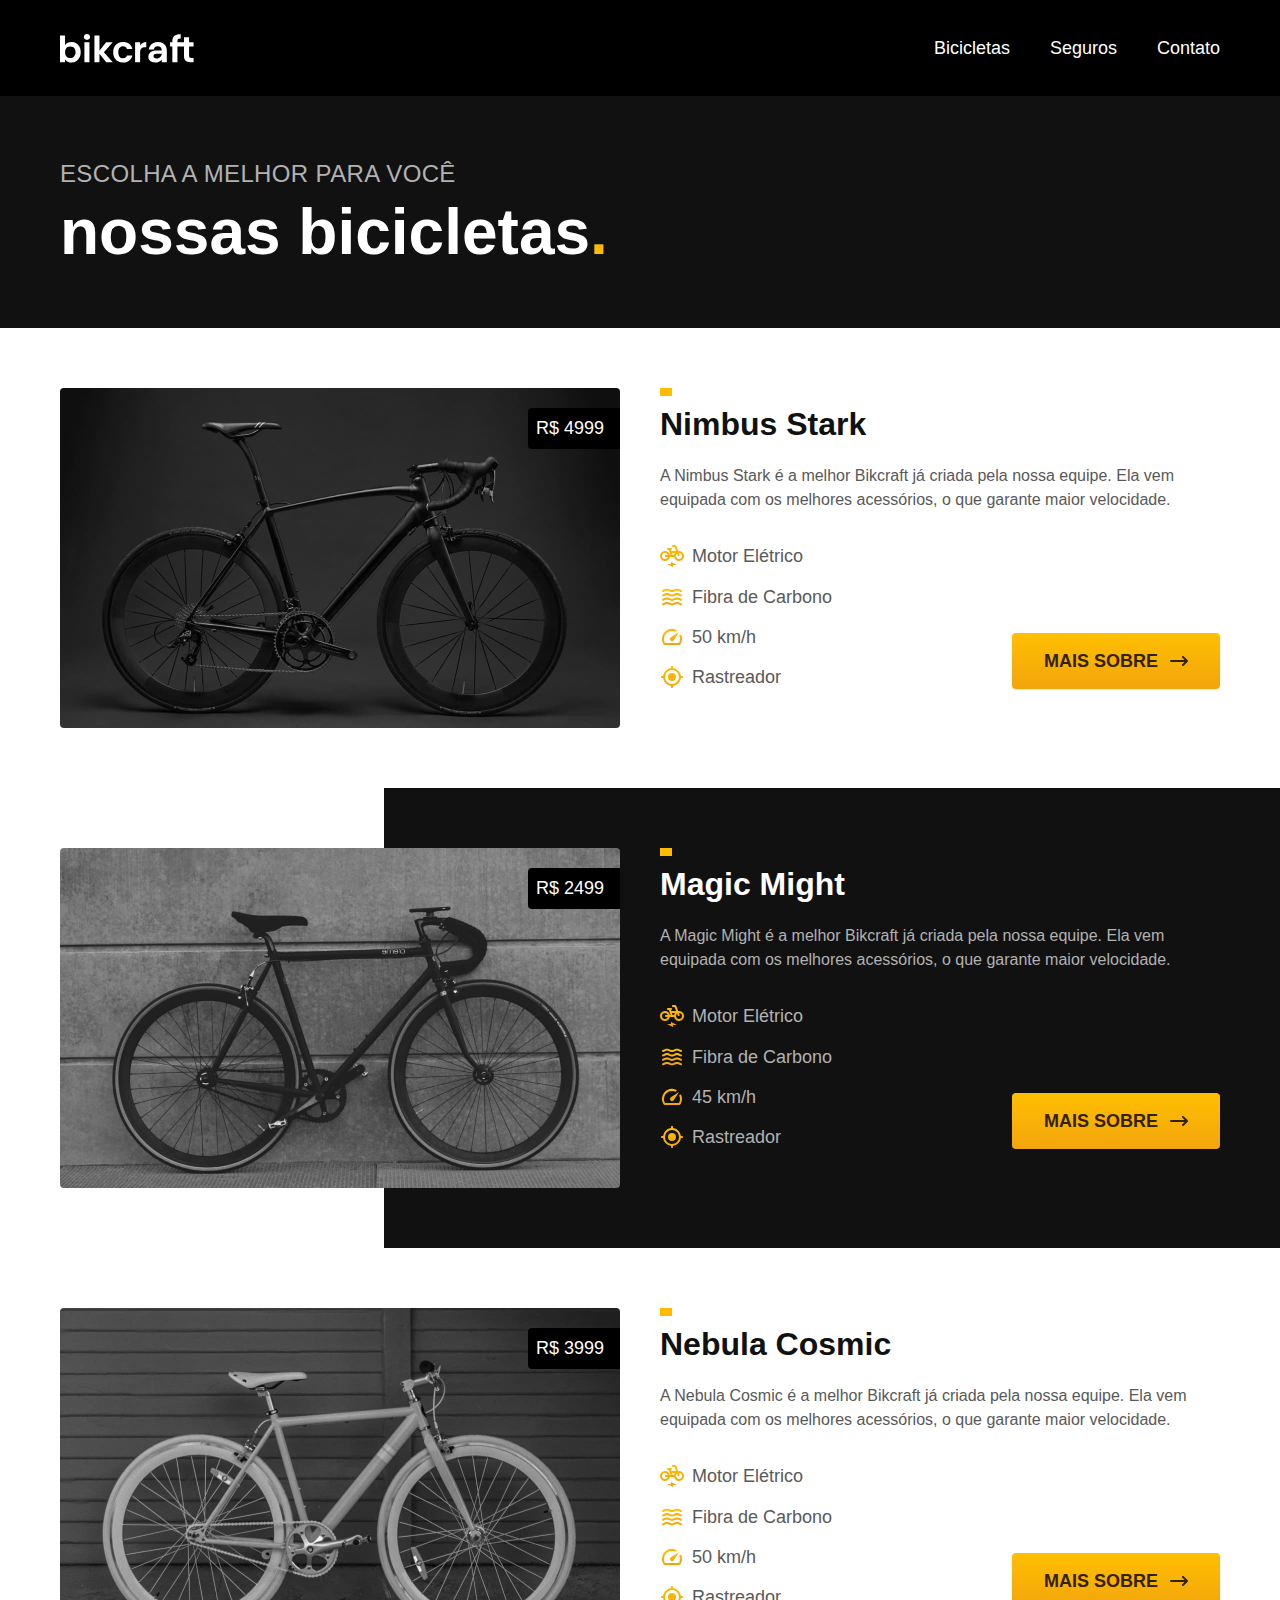
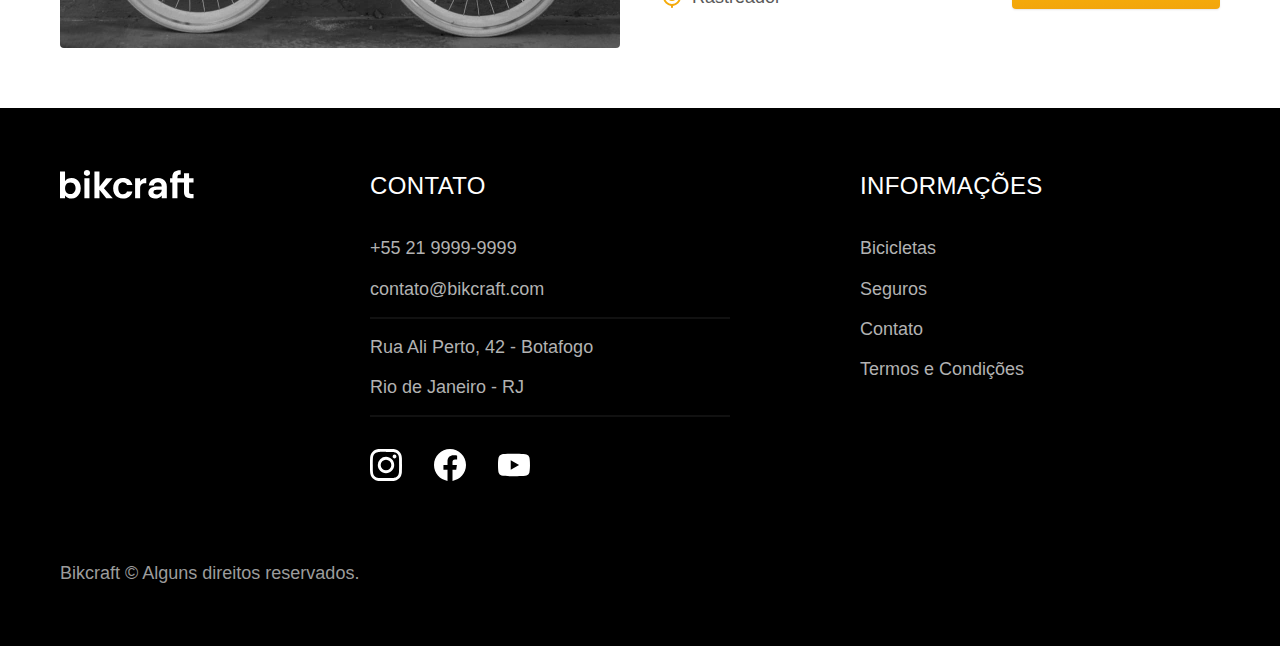
==== bicicletas.html @ 7e54b3d3 "add page termos e bicicletas" ====
<!DOCTYPE html>
<html lang="pt-br">

<head>
  <meta charset="UTF-8">
  <meta name="viewport" content="width=device-width, initial-scale=1.0">

  <title>Bicicletas | Bikcraft</title>
  <meta name="description" content="Bicicletas">

  <link rel="stylesheet" href="./css/style.css">
</head>

<body id="bicicletas">
  <header class="header-bg">
    <div class="header container">
      <a href="./">
        <img src="./img/bikcraft.svg" alt="Bikcraft">
      </a>

      <nav aria-label="primaria">
        <ul class="header-menu font-1-m cor-0">
          <li><a href="./bicicletas.html">Bicicletas</a></li>
          <li><a href="./seguros.html">Seguros</a></li>
          <li><a href="./contato.html">Contato</a></li>
        </ul>
      </nav>
    </div>
  </header>

  <main>
    <div class="titulo-bg">
      <div class="titulo container">
        <p class="font-2-l-b cor-5">Escolha a melhor para você</p>
        <h1 class="font-1-xxl cor-0">nossas bicicletas<span class="cor-p1">.</span></h1>
      </div>
    </div>

    <div class="bicicletas container">
      <div class="bicicletas-imagem">
        <img src="./img/bicicletas/nimbus.jpg" alt="Bicicleta preta">
        <span class="font-2-m cor-0">R$ 4999</span>
      </div>
      <div class="bicicletas-conteudo">
        <h2 class="font-1-xl">Nimbus Stark</h2>
        <p class="font-2-s cor-8">A Nimbus Stark é a melhor Bikcraft já criada pela nossa equipe. Ela vem equipada com os melhores acessórios, o que garante maior velocidade.</p>
        <ul class="font-1-m cor-8">
          <li>
            <img src="./img/icones/eletrica.svg" alt="">
            Motor Elétrico
          </li>
          <li>
            <img src="./img/icones/carbono.svg" alt="">
            Fibra de Carbono
          </li>
          <li>
            <img src="./img/icones/velocidade.svg" alt="">
            50 km/h
          </li>
          <li>
            <img src="./img/icones/rastreador.svg" alt="">
            Rastreador
          </li>
        </ul>
        <a class="botao seta" href="./bicicletas/nimbus.html">Mais Sobre</a>
      </div>
    </div>

    <div class="bicicletas-bg">
      <div class="bicicletas container">
        <div class="bicicletas-imagem">
          <img src="./img/bicicletas/magic.jpg" alt="Bicicleta preta">
          <span class="font-2-m cor-0">R$ 2499</span>
        </div>
        <div class="bicicletas-conteudo">
          <h2 class="font-1-xl cor-0">Magic Might</h2>
          <p class="font-2-s cor-5">A Magic Might é a melhor Bikcraft já criada pela nossa equipe. Ela vem equipada com os melhores acessórios, o que garante maior velocidade.</p>
          <ul class="font-1-m cor-5">
            <li>
              <img src="./img/icones/eletrica.svg" alt="">
              Motor Elétrico
            </li>
            <li>
              <img src="./img/icones/carbono.svg" alt="">
              Fibra de Carbono
            </li>
            <li>
              <img src="./img/icones/velocidade.svg" alt="">
              45 km/h
            </li>
            <li>
              <img src="./img/icones/rastreador.svg" alt="">
              Rastreador
            </li>
          </ul>
          <a class="botao seta" href="./bicicletas/magic.html">Mais Sobre</a>
        </div>
      </div>
    </div>

    <div class="bicicletas container">
      <div class="bicicletas-imagem">
        <img src="./img/bicicletas/nebula.jpg" alt="Bicicleta preta">
        <span class="font-2-m cor-0">R$ 3999</span>
      </div>
      <div class="bicicletas-conteudo">
        <h2 class="font-1-xl">Nebula Cosmic</h2>
        <p class="font-2-s cor-8">A Nebula Cosmic é a melhor Bikcraft já criada pela nossa equipe. Ela vem equipada com os melhores acessórios, o que garante maior velocidade.</p>
        <ul class="font-1-m cor-8">
          <li>
            <img src="./img/icones/eletrica.svg" alt="">
            Motor Elétrico
          </li>
          <li>
            <img src="./img/icones/carbono.svg" alt="">
            Fibra de Carbono
          </li>
          <li>
            <img src="./img/icones/velocidade.svg" alt="">
            50 km/h
          </li>
          <li>
            <img src="./img/icones/rastreador.svg" alt="">
            Rastreador
          </li>
        </ul>
        <a class="botao seta" href="./bicicletas/nebula.html">Mais Sobre</a>
      </div>
    </div>

  </main>

  <footer class="footer-bg">
    <div class="footer container">
      <img src="./img/bikcraft.svg" alt="Bikcraft">
      <div class="footer-contato">
        <h3 class="font-2-l-b cor-0">Contato</h3>
        <ul class="font-2-m cor-5">
          <li><a href="tel:+552199999999">+55 21 9999-9999</a></li>
          <li><a href="mailto:contato@bikcraft.com">contato@bikcraft.com</a></li>
          <li>Rua Ali Perto, 42 - Botafogo</li>
          <li>Rio de Janeiro - RJ</li>
        </ul>
        <div class="footer-redes">
          <a href="./">
            <img src="./img/redes/instagram.svg" alt="Instagram">
          </a>
          <a href="./">
            <img src="./img/redes/facebook.svg" alt="Facebook">
          </a>
          <a href="./">
            <img src="./img/redes/youtube.svg" alt="Youtube">
          </a>
        </div>
      </div>
      <div class="footer-informacoes">
        <h3 class="font-2-l-b cor-0">Informações</h3>
        <nav>
          <ul class="font-1-m cor-5">
            <li><a href="./bicicletas.html">Bicicletas</a></li>
            <li><a href="./seguros.html">Seguros</a></li>
            <li><a href="./contato.html">Contato</a></li>
            <li><a href="./termos.html">Termos e Condições</a></li>
          </ul>
        </nav>
      </div>
      <p class="footer-copy font-2-m cor-6">Bikcraft © Alguns direitos reservados.</p>
    </div>
  </footer>
</body>

</html>
---- css/style.css ----
/*global*/
@import "./global/global.css";
@import "./global/header.css";
@import "./utilidades/tipografia.css";
@import "./utilidades/cores.css";
@import "./global/footer.css";

/*utilidades*/
@import "./utilidades/componentes.css";

/*home*/
@import "./home/introducao.css";
@import "./home/tecnologia.css";
@import "./home/parceiros.css";
@import "./home/depoimento.css";

/* Bicicletas */
@import "./bicicletas/bicicletas-lista.css";
@import "./bicicletas/bicicletas.css";

/* Seguros */
@import "./seguros/seguros.css";

/* Termos */
@import "./termos/termos.css";
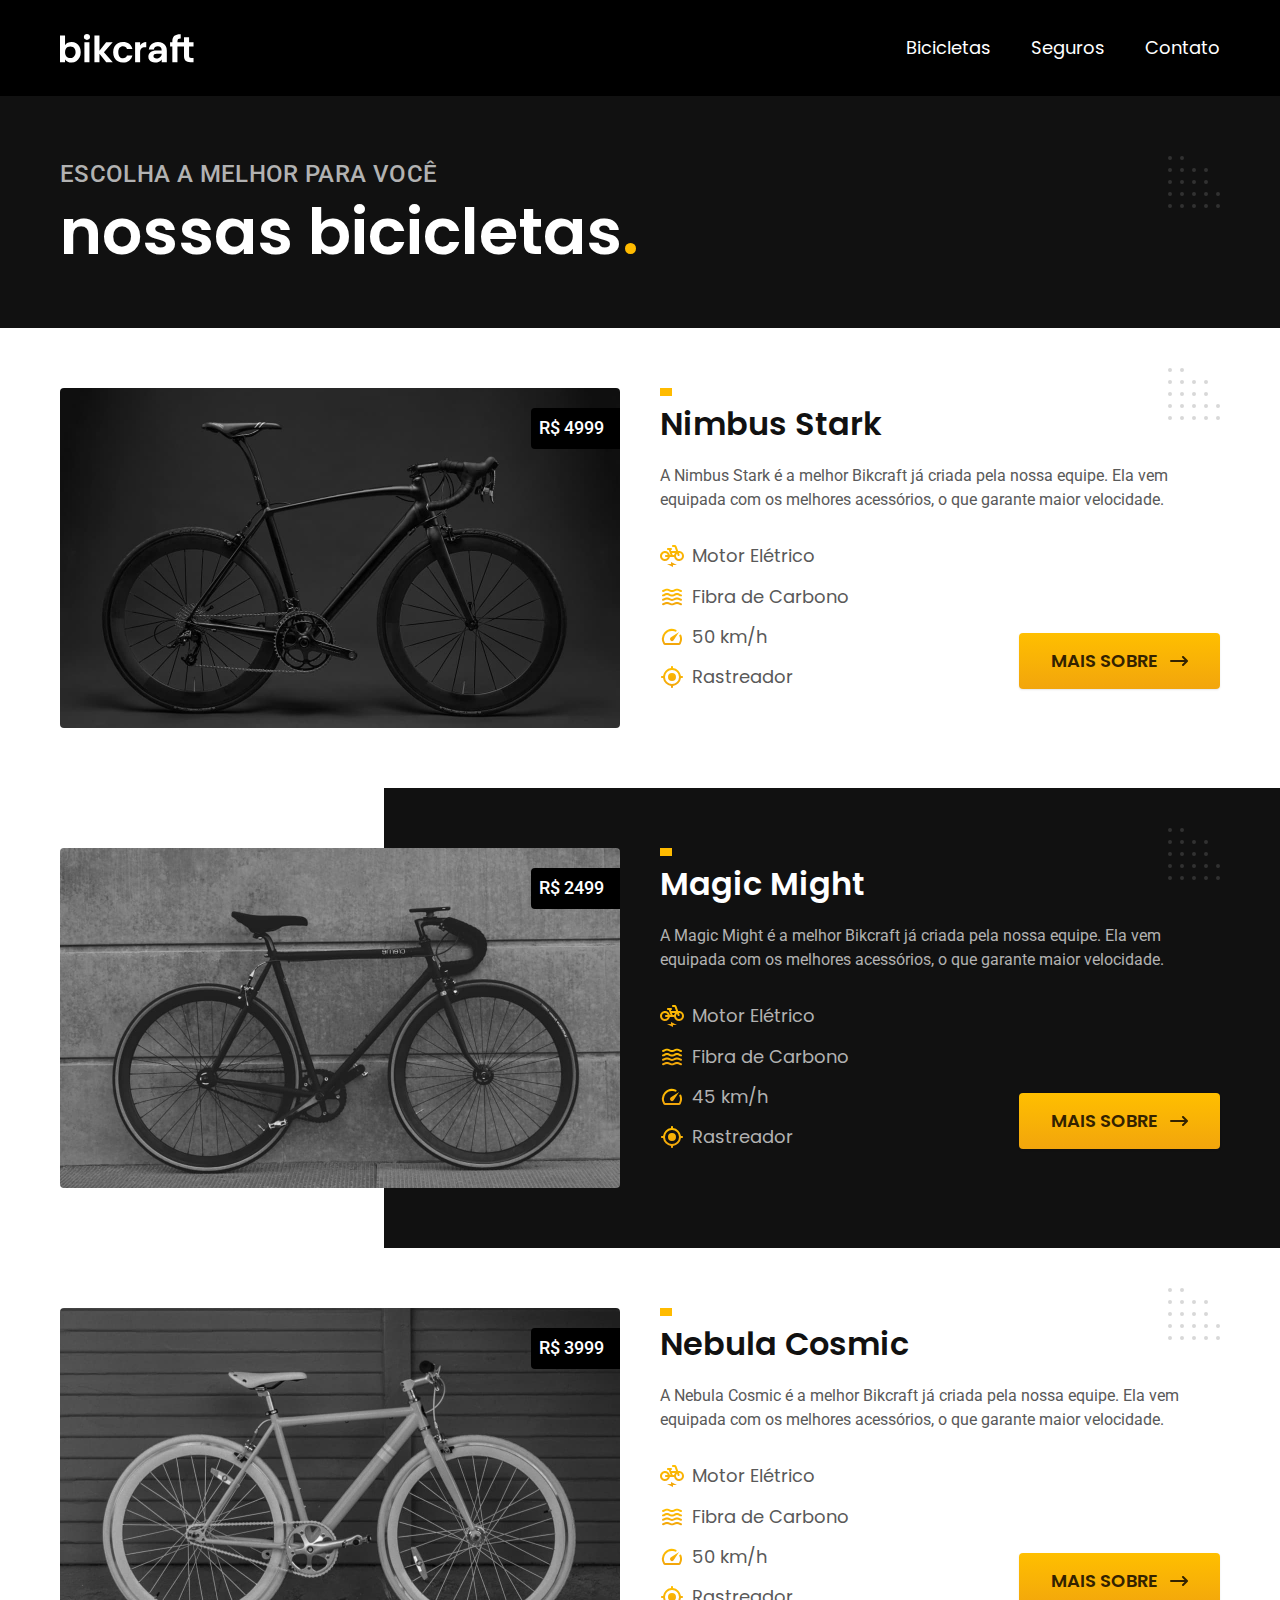
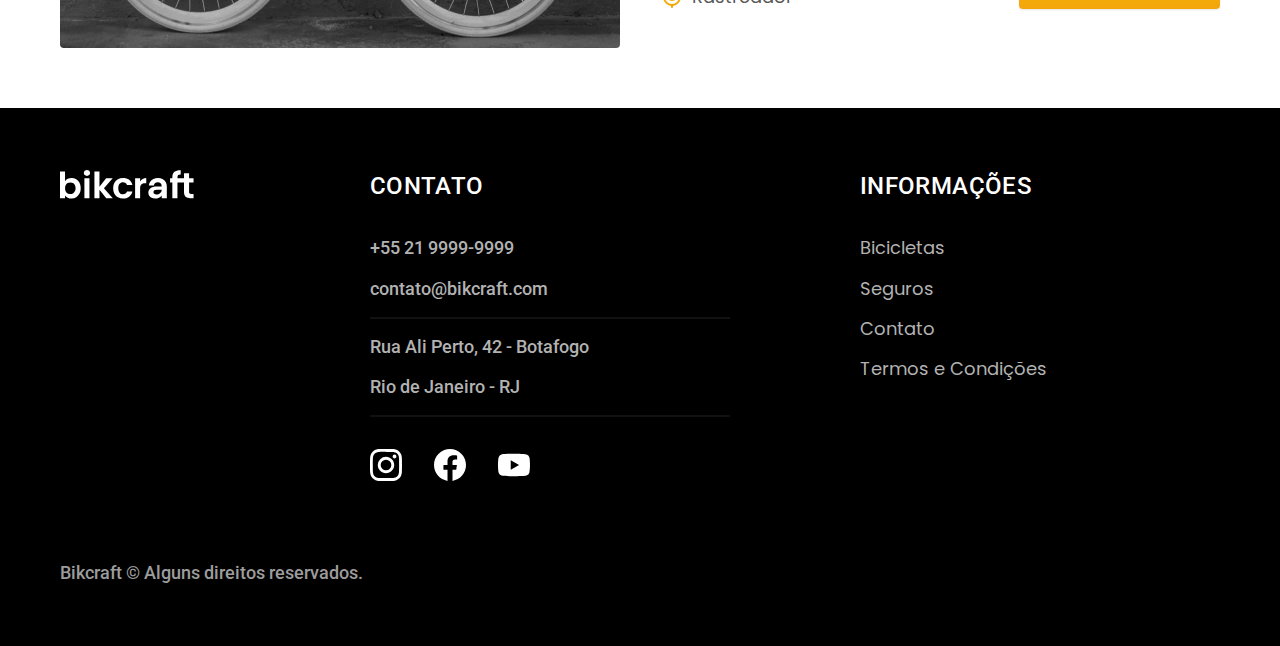
==== commit c77b53fa: "add fonts" ====
--- a/bicicletas.html
+++ b/bicicletas.html
@@ -1,172 +1,193 @@
 <!DOCTYPE html>
 <html lang="pt-br">
+  <head>
+    <meta charset="UTF-8" />
+    <meta name="viewport" content="width=device-width, initial-scale=1.0" />
 
-<head>
-  <meta charset="UTF-8">
-  <meta name="viewport" content="width=device-width, initial-scale=1.0">
+    <title>Bicicletas | Bikcraft</title>
+    <meta name="description" content="Bicicletas" />
 
-  <title>Bicicletas | Bikcraft</title>
-  <meta name="description" content="Bicicletas">
+    <link rel="stylesheet" href="./css/style.css" />
+    <link rel="preconnect" href="https://fonts.googleapis.com" />
+    <link rel="preconnect" href="https://fonts.gstatic.com" crossorigin />
+    <link
+      href="https://fonts.googleapis.com/css2?family=Poppins:wght@400;600&family=Roboto:wght@400;500&display=swap"
+      rel="stylesheet"
+    />
+  </head>
 
-  <link rel="stylesheet" href="./css/style.css">
-</head>
+  <body id="bicicletas">
+    <header class="header-bg">
+      <div class="header container">
+        <a href="./">
+          <img src="./img/bikcraft.svg" alt="Bikcraft" />
+        </a>
 
-<body id="bicicletas">
-  <header class="header-bg">
-    <div class="header container">
-      <a href="./">
-        <img src="./img/bikcraft.svg" alt="Bikcraft">
-      </a>
+        <nav aria-label="primaria">
+          <ul class="header-menu font-1-m cor-0">
+            <li><a href="./bicicletas.html">Bicicletas</a></li>
+            <li><a href="./seguros.html">Seguros</a></li>
+            <li><a href="./contato.html">Contato</a></li>
+          </ul>
+        </nav>
+      </div>
+    </header>
 
-      <nav aria-label="primaria">
-        <ul class="header-menu font-1-m cor-0">
-          <li><a href="./bicicletas.html">Bicicletas</a></li>
-          <li><a href="./seguros.html">Seguros</a></li>
-          <li><a href="./contato.html">Contato</a></li>
-        </ul>
-      </nav>
-    </div>
-  </header>
+    <main>
+      <div class="titulo-bg">
+        <div class="titulo container">
+          <p class="font-2-l-b cor-5">Escolha a melhor para você</p>
+          <h1 class="font-1-xxl cor-0">
+            nossas bicicletas<span class="cor-p1">.</span>
+          </h1>
+        </div>
+      </div>
 
-  <main>
-    <div class="titulo-bg">
-      <div class="titulo container">
-        <p class="font-2-l-b cor-5">Escolha a melhor para você</p>
-        <h1 class="font-1-xxl cor-0">nossas bicicletas<span class="cor-p1">.</span></h1>
-      </div>
-    </div>
-
-    <div class="bicicletas container">
-      <div class="bicicletas-imagem">
-        <img src="./img/bicicletas/nimbus.jpg" alt="Bicicleta preta">
-        <span class="font-2-m cor-0">R$ 4999</span>
-      </div>
-      <div class="bicicletas-conteudo">
-        <h2 class="font-1-xl">Nimbus Stark</h2>
-        <p class="font-2-s cor-8">A Nimbus Stark é a melhor Bikcraft já criada pela nossa equipe. Ela vem equipada com os melhores acessórios, o que garante maior velocidade.</p>
-        <ul class="font-1-m cor-8">
-          <li>
-            <img src="./img/icones/eletrica.svg" alt="">
-            Motor Elétrico
-          </li>
-          <li>
-            <img src="./img/icones/carbono.svg" alt="">
-            Fibra de Carbono
-          </li>
-          <li>
-            <img src="./img/icones/velocidade.svg" alt="">
-            50 km/h
-          </li>
-          <li>
-            <img src="./img/icones/rastreador.svg" alt="">
-            Rastreador
-          </li>
-        </ul>
-        <a class="botao seta" href="./bicicletas/nimbus.html">Mais Sobre</a>
-      </div>
-    </div>
-
-    <div class="bicicletas-bg">
       <div class="bicicletas container">
         <div class="bicicletas-imagem">
-          <img src="./img/bicicletas/magic.jpg" alt="Bicicleta preta">
-          <span class="font-2-m cor-0">R$ 2499</span>
+          <img src="./img/bicicletas/nimbus.jpg" alt="Bicicleta preta" />
+          <span class="font-2-m cor-0">R$ 4999</span>
         </div>
         <div class="bicicletas-conteudo">
-          <h2 class="font-1-xl cor-0">Magic Might</h2>
-          <p class="font-2-s cor-5">A Magic Might é a melhor Bikcraft já criada pela nossa equipe. Ela vem equipada com os melhores acessórios, o que garante maior velocidade.</p>
-          <ul class="font-1-m cor-5">
+          <h2 class="font-1-xl">Nimbus Stark</h2>
+          <p class="font-2-s cor-8">
+            A Nimbus Stark é a melhor Bikcraft já criada pela nossa equipe. Ela
+            vem equipada com os melhores acessórios, o que garante maior
+            velocidade.
+          </p>
+          <ul class="font-1-m cor-8">
             <li>
-              <img src="./img/icones/eletrica.svg" alt="">
+              <img src="./img/icones/eletrica.svg" alt="" />
               Motor Elétrico
             </li>
             <li>
-              <img src="./img/icones/carbono.svg" alt="">
+              <img src="./img/icones/carbono.svg" alt="" />
               Fibra de Carbono
             </li>
             <li>
-              <img src="./img/icones/velocidade.svg" alt="">
-              45 km/h
+              <img src="./img/icones/velocidade.svg" alt="" />
+              50 km/h
             </li>
             <li>
-              <img src="./img/icones/rastreador.svg" alt="">
+              <img src="./img/icones/rastreador.svg" alt="" />
               Rastreador
             </li>
           </ul>
-          <a class="botao seta" href="./bicicletas/magic.html">Mais Sobre</a>
+          <a class="botao seta" href="./bicicletas/nimbus.html">Mais Sobre</a>
         </div>
       </div>
-    </div>
 
-    <div class="bicicletas container">
-      <div class="bicicletas-imagem">
-        <img src="./img/bicicletas/nebula.jpg" alt="Bicicleta preta">
-        <span class="font-2-m cor-0">R$ 3999</span>
-      </div>
-      <div class="bicicletas-conteudo">
-        <h2 class="font-1-xl">Nebula Cosmic</h2>
-        <p class="font-2-s cor-8">A Nebula Cosmic é a melhor Bikcraft já criada pela nossa equipe. Ela vem equipada com os melhores acessórios, o que garante maior velocidade.</p>
-        <ul class="font-1-m cor-8">
-          <li>
-            <img src="./img/icones/eletrica.svg" alt="">
-            Motor Elétrico
-          </li>
-          <li>
-            <img src="./img/icones/carbono.svg" alt="">
-            Fibra de Carbono
-          </li>
-          <li>
-            <img src="./img/icones/velocidade.svg" alt="">
-            50 km/h
-          </li>
-          <li>
-            <img src="./img/icones/rastreador.svg" alt="">
-            Rastreador
-          </li>
-        </ul>
-        <a class="botao seta" href="./bicicletas/nebula.html">Mais Sobre</a>
-      </div>
-    </div>
-
-  </main>
-
-  <footer class="footer-bg">
-    <div class="footer container">
-      <img src="./img/bikcraft.svg" alt="Bikcraft">
-      <div class="footer-contato">
-        <h3 class="font-2-l-b cor-0">Contato</h3>
-        <ul class="font-2-m cor-5">
-          <li><a href="tel:+552199999999">+55 21 9999-9999</a></li>
-          <li><a href="mailto:contato@bikcraft.com">contato@bikcraft.com</a></li>
-          <li>Rua Ali Perto, 42 - Botafogo</li>
-          <li>Rio de Janeiro - RJ</li>
-        </ul>
-        <div class="footer-redes">
-          <a href="./">
-            <img src="./img/redes/instagram.svg" alt="Instagram">
-          </a>
-          <a href="./">
-            <img src="./img/redes/facebook.svg" alt="Facebook">
-          </a>
-          <a href="./">
-            <img src="./img/redes/youtube.svg" alt="Youtube">
-          </a>
+      <div class="bicicletas-bg">
+        <div class="bicicletas container">
+          <div class="bicicletas-imagem">
+            <img src="./img/bicicletas/magic.jpg" alt="Bicicleta preta" />
+            <span class="font-2-m cor-0">R$ 2499</span>
+          </div>
+          <div class="bicicletas-conteudo">
+            <h2 class="font-1-xl cor-0">Magic Might</h2>
+            <p class="font-2-s cor-5">
+              A Magic Might é a melhor Bikcraft já criada pela nossa equipe. Ela
+              vem equipada com os melhores acessórios, o que garante maior
+              velocidade.
+            </p>
+            <ul class="font-1-m cor-5">
+              <li>
+                <img src="./img/icones/eletrica.svg" alt="" />
+                Motor Elétrico
+              </li>
+              <li>
+                <img src="./img/icones/carbono.svg" alt="" />
+                Fibra de Carbono
+              </li>
+              <li>
+                <img src="./img/icones/velocidade.svg" alt="" />
+                45 km/h
+              </li>
+              <li>
+                <img src="./img/icones/rastreador.svg" alt="" />
+                Rastreador
+              </li>
+            </ul>
+            <a class="botao seta" href="./bicicletas/magic.html">Mais Sobre</a>
+          </div>
         </div>
       </div>
-      <div class="footer-informacoes">
-        <h3 class="font-2-l-b cor-0">Informações</h3>
-        <nav>
-          <ul class="font-1-m cor-5">
-            <li><a href="./bicicletas.html">Bicicletas</a></li>
-            <li><a href="./seguros.html">Seguros</a></li>
-            <li><a href="./contato.html">Contato</a></li>
-            <li><a href="./termos.html">Termos e Condições</a></li>
+
+      <div class="bicicletas container">
+        <div class="bicicletas-imagem">
+          <img src="./img/bicicletas/nebula.jpg" alt="Bicicleta preta" />
+          <span class="font-2-m cor-0">R$ 3999</span>
+        </div>
+        <div class="bicicletas-conteudo">
+          <h2 class="font-1-xl">Nebula Cosmic</h2>
+          <p class="font-2-s cor-8">
+            A Nebula Cosmic é a melhor Bikcraft já criada pela nossa equipe. Ela
+            vem equipada com os melhores acessórios, o que garante maior
+            velocidade.
+          </p>
+          <ul class="font-1-m cor-8">
+            <li>
+              <img src="./img/icones/eletrica.svg" alt="" />
+              Motor Elétrico
+            </li>
+            <li>
+              <img src="./img/icones/carbono.svg" alt="" />
+              Fibra de Carbono
+            </li>
+            <li>
+              <img src="./img/icones/velocidade.svg" alt="" />
+              50 km/h
+            </li>
+            <li>
+              <img src="./img/icones/rastreador.svg" alt="" />
+              Rastreador
+            </li>
           </ul>
-        </nav>
+          <a class="botao seta" href="./bicicletas/nebula.html">Mais Sobre</a>
+        </div>
       </div>
-      <p class="footer-copy font-2-m cor-6">Bikcraft © Alguns direitos reservados.</p>
-    </div>
-  </footer>
-</body>
+    </main>
 
-</html>+    <footer class="footer-bg">
+      <div class="footer container">
+        <img src="./img/bikcraft.svg" alt="Bikcraft" />
+        <div class="footer-contato">
+          <h3 class="font-2-l-b cor-0">Contato</h3>
+          <ul class="font-2-m cor-5">
+            <li><a href="tel:+552199999999">+55 21 9999-9999</a></li>
+            <li>
+              <a href="mailto:contato@bikcraft.com">contato@bikcraft.com</a>
+            </li>
+            <li>Rua Ali Perto, 42 - Botafogo</li>
+            <li>Rio de Janeiro - RJ</li>
+          </ul>
+          <div class="footer-redes">
+            <a href="./">
+              <img src="./img/redes/instagram.svg" alt="Instagram" />
+            </a>
+            <a href="./">
+              <img src="./img/redes/facebook.svg" alt="Facebook" />
+            </a>
+            <a href="./">
+              <img src="./img/redes/youtube.svg" alt="Youtube" />
+            </a>
+          </div>
+        </div>
+        <div class="footer-informacoes">
+          <h3 class="font-2-l-b cor-0">Informações</h3>
+          <nav>
+            <ul class="font-1-m cor-5">
+              <li><a href="./bicicletas.html">Bicicletas</a></li>
+              <li><a href="./seguros.html">Seguros</a></li>
+              <li><a href="./contato.html">Contato</a></li>
+              <li><a href="./termos.html">Termos e Condições</a></li>
+            </ul>
+          </nav>
+        </div>
+        <p class="footer-copy font-2-m cor-6">
+          Bikcraft © Alguns direitos reservados.
+        </p>
+      </div>
+    </footer>
+  </body>
+</html>
--- a/css/style.css
+++ b/css/style.css
@@ -7,6 +7,7 @@
 
 /*utilidades*/
 @import "./utilidades/componentes.css";
+@import "./utilidades/formulario.css";
 
 /*home*/
 @import "./home/introducao.css";
@@ -18,8 +19,21 @@
 @import "./bicicletas/bicicletas-lista.css";
 @import "./bicicletas/bicicletas.css";
 
+/* Bicicleta */
+@import "./bicicleta/bicicleta.css";
+@import "./bicicleta/seguro.css";
+
 /* Seguros */
 @import "./seguros/seguros.css";
+@import "./seguros/vantagens.css";
+@import "./seguros/perguntas.css";
 
 /* Termos */
 @import "./termos/termos.css";
+
+/* Contato */
+@import "./contato/contato.css";
+@import "./contato/lojas.css";
+
+/* Orçamento */
+@import "./orcamento/orcamento.css";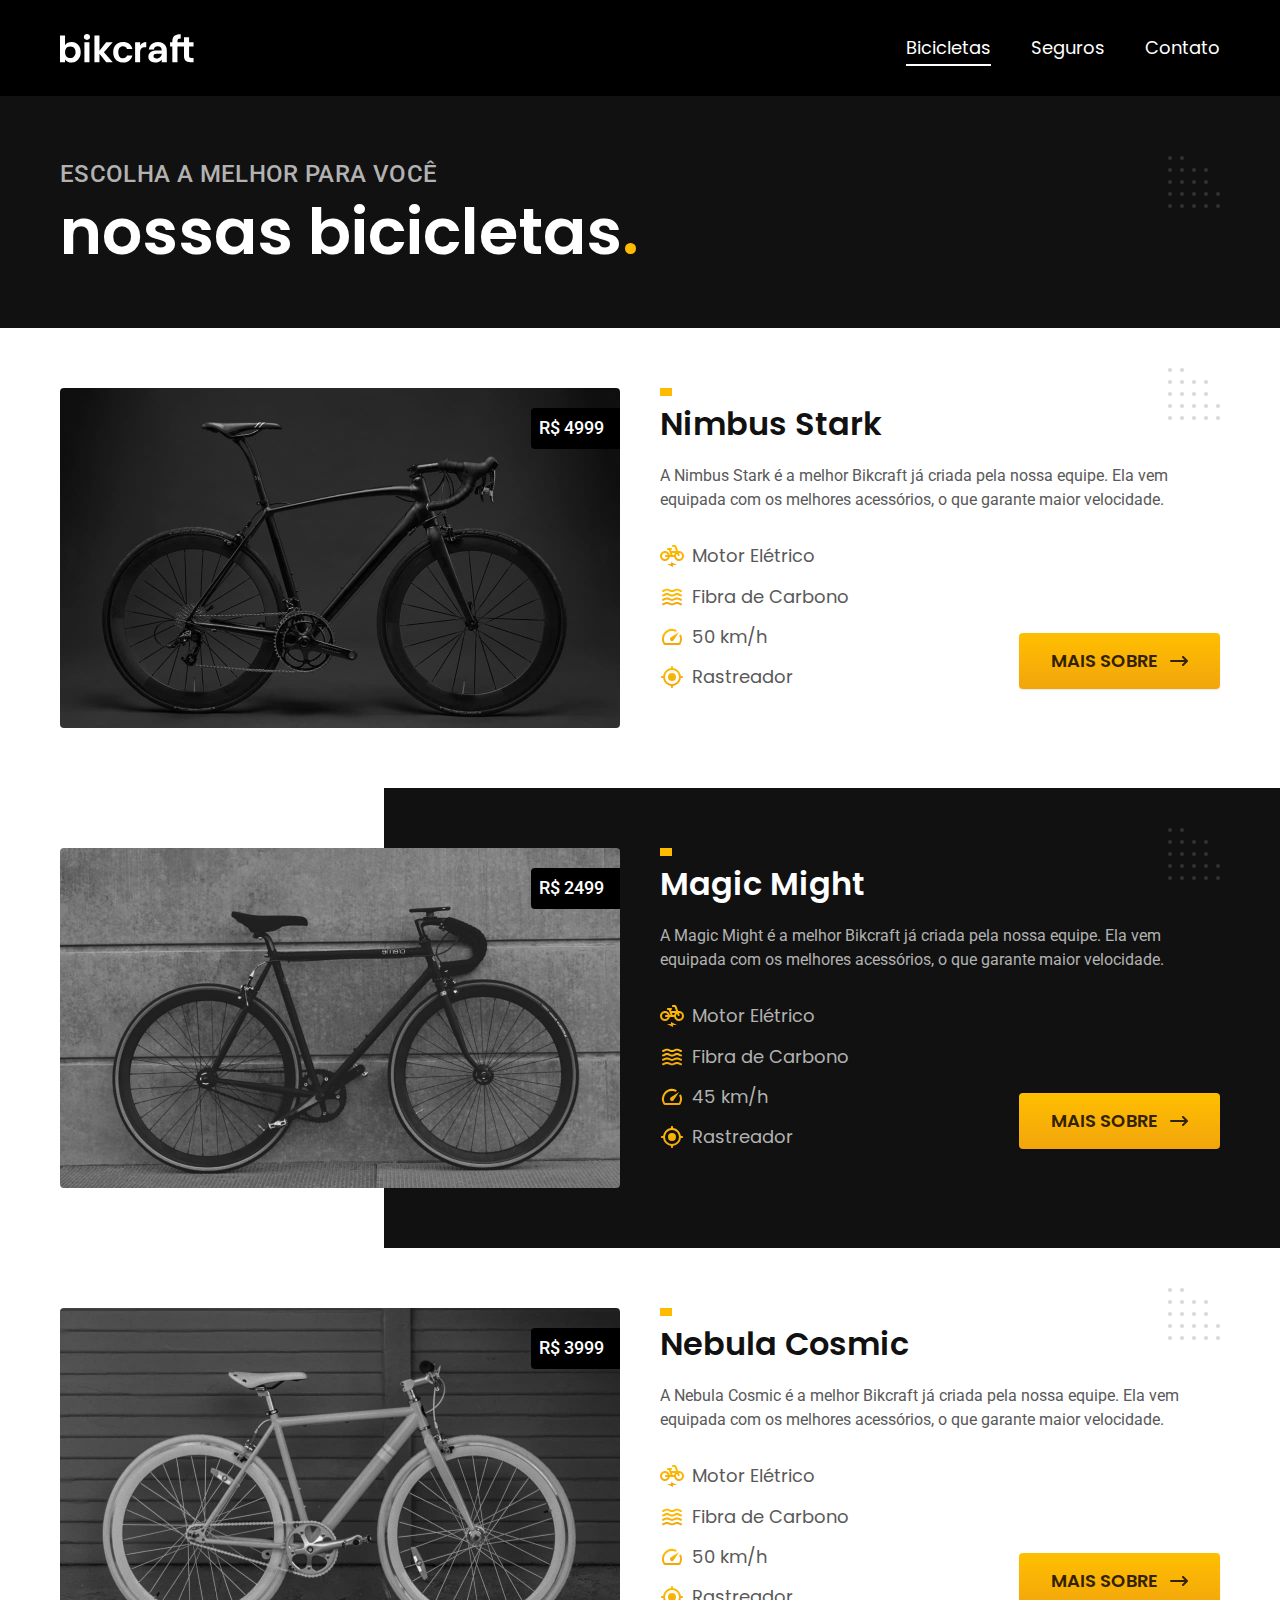
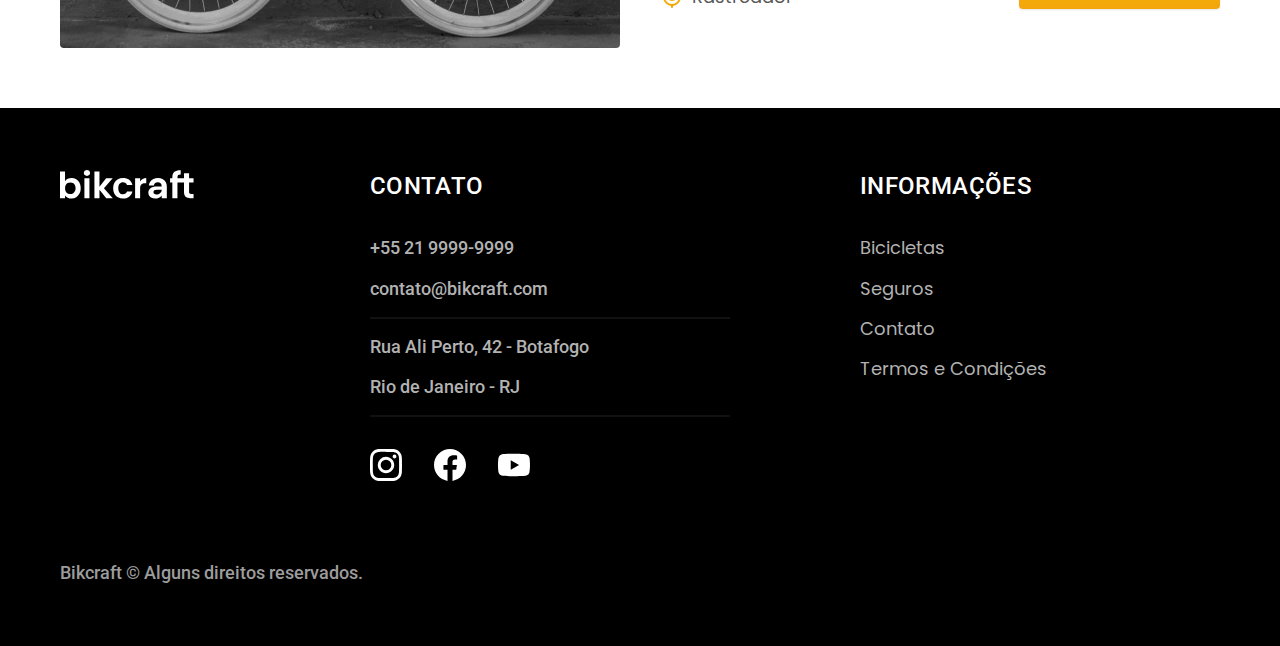
==== commit f47eedbb: "add js" ====
--- a/bicicletas.html
+++ b/bicicletas.html
@@ -7,13 +7,18 @@
     <title>Bicicletas | Bikcraft</title>
     <meta name="description" content="Bicicletas" />
 
-    <link rel="stylesheet" href="./css/style.css" />
+    <link rel="icon" href="./favicon.svg" type="image/svg+xml" />
+    <link rel="preload" href="./css/style.min.css" as="style" />
+    <link rel="stylesheet" href="./css/style.min.css" />
     <link rel="preconnect" href="https://fonts.googleapis.com" />
     <link rel="preconnect" href="https://fonts.gstatic.com" crossorigin />
     <link
       href="https://fonts.googleapis.com/css2?family=Poppins:wght@400;600&family=Roboto:wght@400;500&display=swap"
       rel="stylesheet"
     />
+    <script>
+      document.documentElement.classList.add("js");
+    </script>
   </head>
 
   <body id="bicicletas">
@@ -189,5 +194,6 @@
         </p>
       </div>
     </footer>
+    <script src="./js/script.js"></script>
   </body>
 </html>
--- a/css/style.min.css
+++ b/css/style.min.css
@@ -0,0 +1 @@
+body{margin:0;font-family:Arial,Helvetica,sans-serif;color:#111}h1,h2,h3,h4,p,ul{margin:0}ul{padding:0;list-style:none}a{text-decoration:none;color:inherit}img{max-width:100%;height:auto;display:block}img[src$=".jpg"]{border-radius:4px}.header-bg{background-color:var(--cor-12)}.header{display:flex;flex-wrap:wrap;gap:20px;justify-content:space-between;align-items:center;padding-top:20px;padding-bottom:20px}.header-menu{display:flex;flex-wrap:wrap;gap:40px}.header-menu a{display:inline-block;padding:16px 0;position:relative}.header-menu a:after{content:"";display:block;height:2px;width:0;background:var(--cor-0);margin-top:4px;transition:.3s;position:absolute}.header-menu a.ativo::after,.header-menu a:hover::after{width:100%}@media (max-width:800px){.header-menu{gap:20px}.header-menu a{background:var(--cor-11);padding:12px 16px;border-radius:4px}.header-menu a:hover{background-color:var(--cor-10)}.header a:after{display:none}}@media (max-width:600px){.header-menu{gap:12px}.header-menu a{padding:8px 12px;font-size:14px}}.font-1-xs{font:400 0.75rem/1.35 Poppins,sans-serif}.font-2-xs{font:400 0.875rem/1.43 Roboto,sans-serif}.font-1-s{font:400 1rem/1.5 Poppins,sans-serif}.font-2-s{font:400 1rem/1.5 Roboto,sans-serif}.font-1-m,.font-1-m-b{font:400 1.125rem/1.35 Poppins,sans-serif}.font-1-m-b{font-weight:600}.font-2-m{font:500 1.125rem/1.35 Roboto,sans-serif}.font-1-l{font:400 1.5rem/1.5 Poppins,sans-serif}.font-2-l,.font-2-l-b{font:400 1.5rem/1.5 Roboto,sans-serif}.font-2-l-b{font-weight:500;letter-spacing:.015em;text-transform:uppercase}.font-1-xl{font:600 2rem/1.25 Poppins,sans-serif}.font-2-xl{font:500 2rem/1.25 Roboto,sans-serif}.font-1-xxl{font:600 4rem/1.125 Poppins,sans-serif}@media (max-width:1200px){.font-1-xxl{font-size:3rem}.font-2-l,.font-2-l-b{font-size:1.125rem}}@media (max-width:800px){.font-1-xxl{font-size:2rem}.font-1-xl,.font-2-xl{font-size:1.5rem}}:root{--cor-0:#ffffff;--cor-1:#f7f7f7;--cor-2:#ededed;--cor-3:#dedede;--cor-4:#cccccc;--cor-5:#b2b2b2;--cor-6:#9c9c9c;--cor-7:#717171;--cor-8:#595959;--cor-9:#404040;--cor-10:#2e2e2e;--cor-11:#111111;--cor-12:#000000;--cor-p1:#ffbb00;--cor-p2:#e4a30b;--cor-p3:#a66f00;--cor-p4:#664400;--cor-p5:#332200}.cor-0{color:var(--cor-0)}.cor-1{color:var(--cor-1)}.cor-2{color:var(--cor-2)}.cor-3{color:var(--cor-3)}.cor-4{color:var(--cor-4)}.cor-5{color:var(--cor-5)}.cor-6{color:var(--cor-6)}.cor-7{color:var(--cor-7)}.cor-8{color:var(--cor-8)}.cor-9{color:var(--cor-9)}.cor-10{color:var(--cor-10)}.cor-11{color:var(--cor-11)}.cor-12{color:var(--cor-12)}.cor-p1{color:var(--cor-p1)}.cor-p2{color:var(--cor-p2)}.cor-p3{color:var(--cor-p3)}.cor-p4{color:var(--cor-p4)}.cor-p5{color:var(--cor-p5)}.js .fadeInDown{transform:translate3d(0,-20px,0)}.js .fadeInUp{transform:translate3d(0,20px,0)}.js .fadeInRight{transform:translate3d(20px,0,0)}.js .fadeInLeft{transform:translate3d(-20px,0,0)}.js [data-anime]{opacity:0}.js .anime{opacity:1;transform:none;transition:transform .8s,opacity .8s}.footer-bg{background-color:var(--cor-12)}.footer{display:grid;grid-template-columns:3fr 5fr 4fr;gap:40px;padding-top:60px;padding-bottom:60px}.footer h3{margin-bottom:32px}.footer-contato ul{margin-bottom:32px}.footer-contato li:nth-child(2n):after{content:"";display:block;max-width:360px;height:2px;background:var(--cor-11);margin-top:16px}.footer li{margin-bottom:16px}.footer-redes{display:flex;gap:32px}.footer a:hover{color:var(--cor-0)}.footer-copy{grid-column:1/-1;margin-top:40px}@media (max-width:800px){.footer>img{display:none}.footer{grid-template-columns:1fr 1fr}}@media (max-width:600px){.footer{grid-template-columns:1fr;gap:60px}.footer-copy{margin-top:0}}.container{box-sizing:border-box;max-width:1200px;padding-left:20px;padding-right:20px;margin-left:auto;margin-right:auto}.botao{display:inline-block;padding:16px 32px;background:linear-gradient(#ffbf00,#f2a50c);border-radius:4px;box-shadow:0 1px 2px rgba(0,0,0,.1);text-transform:uppercase;color:var(--cor-p5);font:600 1.125rem/1.35 Poppins,sans-serif;max-width:max-content;border:none;cursor:pointer}.botao:hover{background:linear-gradient(#ffb60d,#e59317)}.botao.secundario{background:var(--cor-10);color:var(--cor-2)}.botao.secundario:hover{background:var(--cor-9)}.botao.seta{display:flex;align-items:center}.botao.seta::after{content:"";display:inline-block;width:18px;height:10px;margin-left:12px;background:url("../img/icones/seta.svg");transition:transform .2s}.botao.seta:hover::after{transform:translateX(4px)}@media (max-width:600px){.botao{padding:12px 16px;font-size:1rem}}.link{display:inline-block;color:var(--cor-p1);font:500 1.5rem/1.5 Poppins,sans-serif;text-transform:uppercase}.link::after{content:"";display:block;width:100%;height:4px;background-color:currentColor}.link:hover{color:var(--cor-0)}.titulo-bg{padding-top:60px;padding-bottom:60px;background-color:var(--cor-11)}.titulo{background:url("../img/dec/top-right.svg") no-repeat top right 20px}.titulo p{margin-bottom:4px}@media (max-width:800px){.titulo-bg{padding-top:40px;padding-bottom:40px}.titulo p{font-size:1rem;text-transform:lowercase;font-weight:400}}.form{display:grid;grid-template-columns:1fr 1fr;gap:20px}.form label{display:block;font:600 1rem/1.5 Poppins,sans-serif;margin-bottom:4px}.form .col-2{grid-column:span 2}.form input[type=email],.form input[type=text],.form textarea{font:400 1rem/1.5 Roboto,sans-serif;background:var(--cor-1);border:1px solid var(--cor-2);padding:12px;border-radius:4px;width:100%;box-sizing:border-box}.form input[type=email]:focus,.form input[type=text]:focus,.form textarea:focus{outline:0;border-color:var(--cor-p1);background:var(--cor-0);box-shadow:0 0 0 2px #fea}@media (max-width:600px){.form{grid-template-columns:1fr}.form .col-2{grid-column:1}}.introducao-bg{background:var(--cor-12) url("../img/dec/bottom-left.svg") no-repeat bottom 160px left 20px;box-shadow:inset 0 -120px var(--cor-0)}.introducao{display:grid;grid-template-columns:1fr 1fr;gap:0 40px}.introducao-conteudo{align-self:end;padding-bottom:200px}.introducao img{width:100%;height:100%;object-fit:cover;border-radius:4px}.introducao h1{margin-bottom:32px}.introducao p{margin-bottom:20px}@media (max-width:800px){.introducao-bg{background:var(--cor-11);padding-top:40px;box-shadow:inset 0 -60px #fff}.introducao{grid-template-columns:1fr;gap:32px}.introducao-conteudo{padding-bottom:0}.introducao h1{margin-bottom:16px}.introducao img{height:300px;width:100%}}.tecnologia-bg{background-color:var(--cor-11);box-shadow:inset 0 80px var(--cor-0),inset 0 -80px var(--cor-0)}.tecnologia{display:grid;grid-template-columns:1fr 1fr;gap:40px}.tecnologia-imagem img{width:100%;height:100%;object-fit:cover;object-position:left}.tecnologia-conteudo{padding-top:160px;padding-bottom:160px}.tecnologia-conteudo>span{display:block;margin-bottom:20px}.tecnologia-conteudo h2{margin-bottom:32px}.tecnologia-conteudo>p{margin-bottom:20px}.tecnologia a{margin-bottom:80px}.tecnologia-vantagens{display:flex;gap:40px}.tecnologia-vantagens h3{margin-bottom:8px;width:max-content}.tecnologia-vantagens img{width:24px;margin-bottom:8px}@media (max-width:800px){.tecnologia-bg{box-shadow:initial}.tecnologia{grid-template-columns:1fr}.tecnologia-conteudo{padding-top:60px;padding-bottom:60px}.tecnologia-imagem{display:none}.tecnologia a{margin-bottom:60px}}@media (max-width:600px){.tecnologia-vantagens{flex-direction:column}}.parceiros{padding-top:60px;padding-bottom:120px}.parceiros h2{margin-bottom:60px}.parceiros ul{padding:0 20px;max-width:1400px;display:grid;grid-template-columns:repeat(4,1fr);margin:0 auto}.parceiros li{display:flex;padding:32px;border-left:2px solid var(--cor-2)}.parceiros img{margin:auto}.parceiros li:first-child,.parceiros li:nth-child(5){border-left:none}.parceiros li:nth-child(n+5){border-top:2px solid var(--cor-2)}@media (max-width:800px){.parceiros{padding-bottom:60px}.parceiros li{display:flex;padding:20px}.parceiros h2{margin-bottom:20px}.parceiros ul{grid-template-columns:repeat(2,1fr)}.parceiros li:nth-child(n+3){border-top:2px solid var(--cor-2)}.parceiros li:nth-child(odd){border-left:none}}.depoimento{display:grid;grid-template-columns:1fr 1fr;background-color:var(--cor-p1);overflow:hidden}.depoimento img{width:100%;height:100%;object-fit:cover;border-radius:0}.depoimento-conteudo{padding:40px 40px 80px 80px;align-self:end;background:url("../img/dec/bottom-right-p.svg") no-repeat bottom 40px right 40px}.depoimento-conteudo p{max-width:32ch;font-family:Merriweather,serif;font-style:italic;font-weight:900;margin-bottom:32px;position:relative}.depoimento p::after,.depoimento p::before{font-size:5rem;color:var(--cor-p2);position:absolute}.depoimento p::before{content:"“";left:-50px;top:-20px}.depoimento p::after{content:"”"}@media (min-width:1200px){.depoimento img{max-height:520px}}@media (max-width:800px){.depoimento{grid-template-columns:1fr;text-align:center}.depoimento img{max-height:200px}.depoimento-conteudo{padding:40px 20px;margin:auto}}.bicicletas-lista{padding-top:60px;padding-bottom:120px}.bicicletas-lista h2{margin-bottom:40px}.bicicletas-lista ul{display:flex;gap:40px;padding:0 20px 20px 20px;max-width:1400px;margin-left:auto;margin-right:auto;overflow-x:auto}#bicicleta .bicicletas-lista ul{padding:0 0 20px 0}.bicicletas-lista li{flex:1;min-width:280px}.bicicletas-lista a{display:block}.bicicletas-lista img{margin-bottom:16px}.bicicletas-lista h3{margin-bottom:8px;display:flex;align-items:center}.bicicletas-lista h3::before{content:"";display:inline-block;height:8px;width:12px;margin-right:8px;background-color:var(--cor-p1);transition:width .2s}.bicicletas-lista a:hover h3::before{width:24px}.bicicletas-lista li span{padding-left:20px}@media (max-width:800px){.bicicletas-lista{padding-bottom:60px}.bicicletas-lista ul{gap:20px}}.bicicletas-bg{background:linear-gradient(to right,var(--cor-0) 30%,var(--cor-11) 0)}.bicicletas{display:grid;grid-template-columns:1fr 1fr;gap:40px;padding-top:60px;padding-bottom:60px;background:url("../img/dec/top-right.svg") no-repeat top 40px right 20px}.bicicletas-imagem{display:grid}.bicicletas-imagem img{grid-area:1/1}.bicicletas-imagem span{grid-area:1/1;place-self:start end;margin-top:20px;background:var(--cor-12);display:inline-block;padding:8px 16px 8px 8px;border-radius:4px 0 0 4px}.bicicletas-conteudo{display:grid;grid-template-columns:1fr auto;align-content:start}.bicicletas h2,.bicicletas p{grid-column:1/-1}.bicicletas h2{margin-bottom:20px}.bicicletas h2::before{content:"";display:block;width:12px;height:8px;background-color:var(--cor-p1);margin-bottom:8px}.bicicletas p{margin-bottom:32px}.bicicletas a{place-self:end}.bicicletas li{display:flex;align-items:center}.bicicletas ul{display:grid;gap:16px}.bicicletas-conteudo img{width:24px;margin-right:8px}@media (max-width:800px){.bicicletas-bg{background:var(--cor-11)}.bicicletas{grid-template-columns:1fr;gap:20px;padding-top:40px;padding-bottom:40px}}@media (max-width:600px){.bicicletas-conteudo{grid-template-columns:1fr}.bicicletas ul{font-size:1rem;grid-template-columns:1fr 1fr;margin-bottom:32px}.bicicletas a{place-self:start}}.bicicleta{display:grid;grid-template-columns:1fr 1fr;align-items:start;gap:40px;padding-top:60px;padding-bottom:60px}#bicicleta .titulo p{text-transform:uppercase}.bicicleta-imagens{display:flex;flex-wrap:wrap;gap:20px}.bicicleta-imagens img{flex:1;min-width:200px}.bicicleta-imagens img:first-child{min-width:100%}.bicicleta-conteudo>p{margin-bottom:32px}.bicicleta-comprar{display:grid;grid-template-columns:max-content auto;align-items:center;justify-items:start;gap:8px 12px;margin-bottom:40px}.bicicleta-comprar a{grid-row:span 2}.bicicleta-comprar span{display:flex;align-items:center;background-color:var(--cor-12);gap:8px;padding:4px 8px;border-radius:4px}.bicicleta-conteudo h2{text-transform:uppercase;letter-spacing:.015em;margin-bottom:12px}.bicicleta-ficha,.bicicleta-informacoes{padding:32px;background-color:var(--cor-12);border-radius:4px}.bicicleta-informacoes{margin-bottom:40px;display:grid;grid-template-columns:1fr 1fr;gap:32px}.bicicleta-informacoes img{width:24px;margin-bottom:8px}.bicicleta-informacoes h3{margin-bottom:8px}.bicicleta-ficha li{padding:4px 0;display:flex;justify-content:space-between;border-bottom:1px solid var(--cor-11)}.bicicleta-ficha li:last-child{border-bottom:none}.bicicleta-ficha span{color:var(--cor-6)}@media (max-width:800px){.bicicleta{grid-template-columns:1fr;padding-top:40px;padding-bottom:40px}.bicicleta-imagens{grid-row:2}}@media (max-width:400px){.bicicleta-informacoes{grid-template-columns:1fr}.bicicleta-comprar{grid-template-columns:1fr}}.seguro-bg{background-color:var(--cor-11);box-shadow:inset 0 120px var(--cor-0),inset 0 -120px var(--cor-12)}.seguro{display:grid;grid-template-columns:1fr 1fr;gap:40px}.seguro-imagem img{width:100%;height:100%;object-fit:cover}.seguro-conteudo{padding-top:180px;padding-bottom:180px}.seguro h2{margin-bottom:32px}.seguro p{margin-bottom:20px}@media (max-width:800px){.seguro-bg{box-shadow:inset 0 -60px var(--cor-12)}.seguro{grid-template-columns:1fr}.seguro-conteudo{grid-row:1;padding-top:40px;padding-bottom:0}}.seguros-bg{background:var(--cor-11)}.seguros{padding-top:60px;padding-bottom:60px;display:grid;grid-template-columns:1fr 1fr;gap:40px;align-items:center}#seguros .seguros{padding-top:0}.seguros h2{grid-column:1/-1}.seguros-item{background-color:var(--cor-12);padding:32px 32px 32px 60px;display:grid;grid-template-columns:1fr auto;border-radius:4px}.seguros-item h3{margin-bottom:40px}.seguros-item span{grid-column:2;display:block;text-align:right}.seguros-item ul{grid-column:1/-1;margin-bottom:32px}.seguros-item li{display:flex;align-items:center;position:relative}.seguros-item li+li{margin-top:20px}.seguros-item li::before{content:"";display:inline-block;width:13px;height:9px;background-image:url("../img/icones/lista.svg");position:absolute;left:-21px}.seguros-item a{grid-column:1/-1}@media (max-width:800px){.seguros{grid-template-columns:1fr}}.vantagens-bg{background-color:var(--cor-12)}.vantagens{padding-top:120px;padding-bottom:120px}.vantagens h2{margin-bottom:60px}.vantagens ul{display:grid;grid-template-columns:repeat(auto-fit,minmax(280px,max-content));gap:40px 80px}.vantagens h3,.vantagens img{margin-bottom:8px}@media (max-width:800px){.vantagens{padding-top:60px;padding-bottom:60px}.vantagens h2{margin-bottom:40px}.vantagens ul{gap:20px}}.perguntas{padding-top:120px;padding-bottom:120px}.perguntas h2{margin-bottom:60px}.perguntas dl>div{padding:20px;border-radius:4px}.perguntas dl>div:nth-child(odd){background-color:var(--cor-1)}.perguntas button{display:grid;grid-template-columns:auto 1fr auto;align-items:center;gap:8px;cursor:pointer;border:none;background:0 0;width:100%;text-align:left}.perguntas button::before{content:"";display:inline-block;width:12px;height:8px;background-color:var(--cor-p1)}.perguntas button::after{content:"";display:inline-block;width:14px;height:6px;background:url("../img/icones/seta-abrir.svg");transition:.3s}.perguntas button:hover::after,.perguntas button[aria-expanded=true]::after{transform:rotate(180deg)}.js .perguntas dd{display:none}.js .perguntas dd.ativa{display:block}.perguntas dd{padding-left:20px;padding-top:16px;max-width:80ch}@media (max-width:800px){.perguntas{padding-top:60px;padding-bottom:60px}.perguntas h2{margin-bottom:40px}}.termos{padding-top:80px;padding-bottom:80px}.termos h2{font-weight:600;margin-bottom:20px}.termos p+h2{margin-top:40px}.termos p{max-width:75ch;margin-bottom:24px}#contato{background:linear-gradient(var(--cor-11) 600px,var(--cor-1) 0)}.contato{display:grid;grid-template-columns:5fr 7fr}.contato-dados,.contato-formulario{padding:60px;box-shadow:0 1px 2px rgba(0,0,0,.1)}.contato-dados{border-radius:5px 0 0 5px;background:var(--cor-12) url("../img/dec/bottom-left.svg") no-repeat bottom 20px left 20px}.contato-formulario{border-radius:0 5px 5px 0;background:var(--cor-0) url("../img/dec/bottom-right.svg") no-repeat bottom 20px right 20px}.contato-dados h2{margin-bottom:60px}.contato-endereco{margin-bottom:32px;padding-left:28px;background:url("../img/icones/local.svg") no-repeat 0 2px}.contato-endereco p{margin-bottom:8px}.contato-meios a{display:block;max-width:max-content;margin-bottom:8px;padding-left:28px}.contato-meios a:hover{color:var(--cor-0)}.contato-meios a:first-child{background:url("../img/icones/email.svg") no-repeat 0 2px}.contato-meios a:nth-child(2){margin-bottom:32px}.contato-meios a:nth-child(3){background:url("../img/icones/telefone.svg") no-repeat 0 2px;margin-bottom:60px}.contato-redes{display:flex;gap:32px;padding-left:28px}@media (max-width:800px){.contato{grid-template-columns:1fr}.contato-dados,.contato-formulario{padding:20px}.contato-dados{border-radius:5px 5px 0 0;background:var(--cor-12)}.contato-formulario{border-radius:0 0 5px 5px}.contato-dados h2,.contato-meios a:nth-child(3){margin-bottom:32px}.contato-redes{margin-bottom:12px}}.lojas{display:grid;grid-template-columns:1fr 1fr;gap:0 40px;padding-top:120px;padding-bottom:120px}.lojas h2{grid-column:1/-1;margin-bottom:60px}.lojas img{border-radius:4px 4px 0 0}.lojas-item{border-radius:4px;background:var(--cor-0);box-shadow:0 1px 2px rgba(0,0,0,.1)}.lojas-conteudo{display:grid;grid-template-columns:1fr 1fr;gap:32px 16px;padding:32px}.lojas-conteudo h3,.lojas-tempo{grid-column:1/-1}.lojas-dados{display:grid;gap:8px;border-left:2px solid var(--cor-2);padding-left:12px}.lojas-tempo{display:flex;align-items:center;gap:8px}@media (max-width:800px){.lojas{gap:20px;padding-top:60px;padding-bottom:60px}.lojas h2{margin-bottom:32px}.lojas-conteudo{grid-template-columns:1fr}}@media (max-width:600px){.lojas{grid-template-columns:1fr}}#orcamento{background:linear-gradient(var(--cor-11) 600px,var(--cor-1) 0)}.orcamento{display:grid;grid-template-columns:5fr 7fr;padding-bottom:120px}.orcamento h2{text-transform:uppercase;position:relative;display:flex;align-items:center}.orcamento h2::before{content:"";display:inline-block;width:4px;height:8px;background-color:var(--cor-p1);position:absolute;left:-12px}.orcamento-dados,.orcamento-produto{padding:60px;box-shadow:0 1px 2px rgba(0,0,0,.1)}.orcamento-produto{border-radius:5px 0 0 5px;background:var(--cor-12) url("../img/dec/bottom-left.svg") no-repeat bottom 20px left 20px;display:grid;grid-template-columns:1fr 1fr;gap:20px;align-content:start}.orcamento-produto>*{grid-column:1/-1}.orcamento-produto>label{grid-column:initial}.orcamento-produto label{font:400 1rem/1.5 Poppins,sans-serif;color:var(--cor-4);background-color:var(--cor-10);padding:12px 16px;border-radius:4px;cursor:pointer;display:grid;grid-template-columns:auto 1fr auto;align-items:center;border:1px solid var(--cor-10)}.orcamento-produto input:checked+label{background:var(--cor-0);color:var(--cor-11)}.orcamento-produto label::before{content:"";display:inline-block;box-sizing:border-box;width:12px;height:12px;border:1px solid var(--cor-6);border-radius:50%;margin-right:8px}.orcamento-produto input:checked+label::before{border-color:var(--cor-7);box-shadow:inset 0 0 0 3px var(--cor-0),inset 0 0 0 6px var(--cor-7)}.orcamento-produto label:hover{background-color:var(--cor-9);border-color:var(--cor-9)}.orcamento-produto input:focus+label{box-shadow:0 0 0 2px var(--cor-p1);border-color:var(--cor-12)}.orcamento-produto label span{display:none}.orcamento-produto input:checked+label span{display:inline-block}.orcamento-produto input{opacity:0;position:absolute;pointer-events:none}.orcamento-dados{border-radius:0 5px 5px 0;background:var(--cor-0) url("../img/dec/bottom-right.svg") no-repeat bottom 20px right 20px}.orcamento-conteudo{display:none}.orcamento-conteudo h2,.orcamento-dados h2:nth-of-type(n+2){margin-top:20px}#bikcraft:checked~#orcamento-bikcraft,#seguro:checked~#orcamento-seguro{display:grid;gap:20px}.orcamento-detalhes{display:none;background:var(--cor-0);padding:20px;grid-template-columns:1fr 1fr;border-radius:4px;align-items:center}.orcamento-detalhes li{display:flex;align-items:center;margin-bottom:8px}.orcamento-detalhes li img{width:16px;margin-right:8px}.orcamento-produto input:checked+label+.orcamento-detalhes{display:grid}@media (max-width:1200px){.orcamento-dados,.orcamento-produto{padding:32px}}@media (max-width:800px){.orcamento{grid-template-columns:1fr}.orcamento-produto{border-radius:5px 5px 0 0;background:var(--cor-12)}.orcamento-dados{border-radius:0 0 5px 5px}}@media (max-width:400px){.orcamento-produto{grid-template-columns:1fr}}--- a/css/style.min.css
+++ b/css/style.min.css
@@ -0,0 +1 @@
+body{margin:0;font-family:Arial,Helvetica,sans-serif;color:#111}h1,h2,h3,h4,p,ul{margin:0}ul{padding:0;list-style:none}a{text-decoration:none;color:inherit}img{max-width:100%;height:auto;display:block}img[src$=".jpg"]{border-radius:4px}.header-bg{background-color:var(--cor-12)}.header{display:flex;flex-wrap:wrap;gap:20px;justify-content:space-between;align-items:center;padding-top:20px;padding-bottom:20px}.header-menu{display:flex;flex-wrap:wrap;gap:40px}.header-menu a{display:inline-block;padding:16px 0;position:relative}.header-menu a:after{content:"";display:block;height:2px;width:0;background:var(--cor-0);margin-top:4px;transition:.3s;position:absolute}.header-menu a.ativo::after,.header-menu a:hover::after{width:100%}@media (max-width:800px){.header-menu{gap:20px}.header-menu a{background:var(--cor-11);padding:12px 16px;border-radius:4px}.header-menu a:hover{background-color:var(--cor-10)}.header a:after{display:none}}@media (max-width:600px){.header-menu{gap:12px}.header-menu a{padding:8px 12px;font-size:14px}}.font-1-xs{font:400 0.75rem/1.35 Poppins,sans-serif}.font-2-xs{font:400 0.875rem/1.43 Roboto,sans-serif}.font-1-s{font:400 1rem/1.5 Poppins,sans-serif}.font-2-s{font:400 1rem/1.5 Roboto,sans-serif}.font-1-m,.font-1-m-b{font:400 1.125rem/1.35 Poppins,sans-serif}.font-1-m-b{font-weight:600}.font-2-m{font:500 1.125rem/1.35 Roboto,sans-serif}.font-1-l{font:400 1.5rem/1.5 Poppins,sans-serif}.font-2-l,.font-2-l-b{font:400 1.5rem/1.5 Roboto,sans-serif}.font-2-l-b{font-weight:500;letter-spacing:.015em;text-transform:uppercase}.font-1-xl{font:600 2rem/1.25 Poppins,sans-serif}.font-2-xl{font:500 2rem/1.25 Roboto,sans-serif}.font-1-xxl{font:600 4rem/1.125 Poppins,sans-serif}@media (max-width:1200px){.font-1-xxl{font-size:3rem}.font-2-l,.font-2-l-b{font-size:1.125rem}}@media (max-width:800px){.font-1-xxl{font-size:2rem}.font-1-xl,.font-2-xl{font-size:1.5rem}}:root{--cor-0:#ffffff;--cor-1:#f7f7f7;--cor-2:#ededed;--cor-3:#dedede;--cor-4:#cccccc;--cor-5:#b2b2b2;--cor-6:#9c9c9c;--cor-7:#717171;--cor-8:#595959;--cor-9:#404040;--cor-10:#2e2e2e;--cor-11:#111111;--cor-12:#000000;--cor-p1:#ffbb00;--cor-p2:#e4a30b;--cor-p3:#a66f00;--cor-p4:#664400;--cor-p5:#332200}.cor-0{color:var(--cor-0)}.cor-1{color:var(--cor-1)}.cor-2{color:var(--cor-2)}.cor-3{color:var(--cor-3)}.cor-4{color:var(--cor-4)}.cor-5{color:var(--cor-5)}.cor-6{color:var(--cor-6)}.cor-7{color:var(--cor-7)}.cor-8{color:var(--cor-8)}.cor-9{color:var(--cor-9)}.cor-10{color:var(--cor-10)}.cor-11{color:var(--cor-11)}.cor-12{color:var(--cor-12)}.cor-p1{color:var(--cor-p1)}.cor-p2{color:var(--cor-p2)}.cor-p3{color:var(--cor-p3)}.cor-p4{color:var(--cor-p4)}.cor-p5{color:var(--cor-p5)}.js .fadeInDown{transform:translate3d(0,-20px,0)}.js .fadeInUp{transform:translate3d(0,20px,0)}.js .fadeInRight{transform:translate3d(20px,0,0)}.js .fadeInLeft{transform:translate3d(-20px,0,0)}.js [data-anime]{opacity:0}.js .anime{opacity:1;transform:none;transition:transform .8s,opacity .8s}.footer-bg{background-color:var(--cor-12)}.footer{display:grid;grid-template-columns:3fr 5fr 4fr;gap:40px;padding-top:60px;padding-bottom:60px}.footer h3{margin-bottom:32px}.footer-contato ul{margin-bottom:32px}.footer-contato li:nth-child(2n):after{content:"";display:block;max-width:360px;height:2px;background:var(--cor-11);margin-top:16px}.footer li{margin-bottom:16px}.footer-redes{display:flex;gap:32px}.footer a:hover{color:var(--cor-0)}.footer-copy{grid-column:1/-1;margin-top:40px}@media (max-width:800px){.footer>img{display:none}.footer{grid-template-columns:1fr 1fr}}@media (max-width:600px){.footer{grid-template-columns:1fr;gap:60px}.footer-copy{margin-top:0}}.container{box-sizing:border-box;max-width:1200px;padding-left:20px;padding-right:20px;margin-left:auto;margin-right:auto}.botao{display:inline-block;padding:16px 32px;background:linear-gradient(#ffbf00,#f2a50c);border-radius:4px;box-shadow:0 1px 2px rgba(0,0,0,.1);text-transform:uppercase;color:var(--cor-p5);font:600 1.125rem/1.35 Poppins,sans-serif;max-width:max-content;border:none;cursor:pointer}.botao:hover{background:linear-gradient(#ffb60d,#e59317)}.botao.secundario{background:var(--cor-10);color:var(--cor-2)}.botao.secundario:hover{background:var(--cor-9)}.botao.seta{display:flex;align-items:center}.botao.seta::after{content:"";display:inline-block;width:18px;height:10px;margin-left:12px;background:url("../img/icones/seta.svg");transition:transform .2s}.botao.seta:hover::after{transform:translateX(4px)}@media (max-width:600px){.botao{padding:12px 16px;font-size:1rem}}.link{display:inline-block;color:var(--cor-p1);font:500 1.5rem/1.5 Poppins,sans-serif;text-transform:uppercase}.link::after{content:"";display:block;width:100%;height:4px;background-color:currentColor}.link:hover{color:var(--cor-0)}.titulo-bg{padding-top:60px;padding-bottom:60px;background-color:var(--cor-11)}.titulo{background:url("../img/dec/top-right.svg") no-repeat top right 20px}.titulo p{margin-bottom:4px}@media (max-width:800px){.titulo-bg{padding-top:40px;padding-bottom:40px}.titulo p{font-size:1rem;text-transform:lowercase;font-weight:400}}.form{display:grid;grid-template-columns:1fr 1fr;gap:20px}.form label{display:block;font:600 1rem/1.5 Poppins,sans-serif;margin-bottom:4px}.form .col-2{grid-column:span 2}.form input[type=email],.form input[type=text],.form textarea{font:400 1rem/1.5 Roboto,sans-serif;background:var(--cor-1);border:1px solid var(--cor-2);padding:12px;border-radius:4px;width:100%;box-sizing:border-box}.form input[type=email]:focus,.form input[type=text]:focus,.form textarea:focus{outline:0;border-color:var(--cor-p1);background:var(--cor-0);box-shadow:0 0 0 2px #fea}@media (max-width:600px){.form{grid-template-columns:1fr}.form .col-2{grid-column:1}}.introducao-bg{background:var(--cor-12) url("../img/dec/bottom-left.svg") no-repeat bottom 160px left 20px;box-shadow:inset 0 -120px var(--cor-0)}.introducao{display:grid;grid-template-columns:1fr 1fr;gap:0 40px}.introducao-conteudo{align-self:end;padding-bottom:200px}.introducao img{width:100%;height:100%;object-fit:cover;border-radius:4px}.introducao h1{margin-bottom:32px}.introducao p{margin-bottom:20px}@media (max-width:800px){.introducao-bg{background:var(--cor-11);padding-top:40px;box-shadow:inset 0 -60px #fff}.introducao{grid-template-columns:1fr;gap:32px}.introducao-conteudo{padding-bottom:0}.introducao h1{margin-bottom:16px}.introducao img{height:300px;width:100%}}.tecnologia-bg{background-color:var(--cor-11);box-shadow:inset 0 80px var(--cor-0),inset 0 -80px var(--cor-0)}.tecnologia{display:grid;grid-template-columns:1fr 1fr;gap:40px}.tecnologia-imagem img{width:100%;height:100%;object-fit:cover;object-position:left}.tecnologia-conteudo{padding-top:160px;padding-bottom:160px}.tecnologia-conteudo>span{display:block;margin-bottom:20px}.tecnologia-conteudo h2{margin-bottom:32px}.tecnologia-conteudo>p{margin-bottom:20px}.tecnologia a{margin-bottom:80px}.tecnologia-vantagens{display:flex;gap:40px}.tecnologia-vantagens h3{margin-bottom:8px;width:max-content}.tecnologia-vantagens img{width:24px;margin-bottom:8px}@media (max-width:800px){.tecnologia-bg{box-shadow:initial}.tecnologia{grid-template-columns:1fr}.tecnologia-conteudo{padding-top:60px;padding-bottom:60px}.tecnologia-imagem{display:none}.tecnologia a{margin-bottom:60px}}@media (max-width:600px){.tecnologia-vantagens{flex-direction:column}}.parceiros{padding-top:60px;padding-bottom:120px}.parceiros h2{margin-bottom:60px}.parceiros ul{padding:0 20px;max-width:1400px;display:grid;grid-template-columns:repeat(4,1fr);margin:0 auto}.parceiros li{display:flex;padding:32px;border-left:2px solid var(--cor-2)}.parceiros img{margin:auto}.parceiros li:first-child,.parceiros li:nth-child(5){border-left:none}.parceiros li:nth-child(n+5){border-top:2px solid var(--cor-2)}@media (max-width:800px){.parceiros{padding-bottom:60px}.parceiros li{display:flex;padding:20px}.parceiros h2{margin-bottom:20px}.parceiros ul{grid-template-columns:repeat(2,1fr)}.parceiros li:nth-child(n+3){border-top:2px solid var(--cor-2)}.parceiros li:nth-child(odd){border-left:none}}.depoimento{display:grid;grid-template-columns:1fr 1fr;background-color:var(--cor-p1);overflow:hidden}.depoimento img{width:100%;height:100%;object-fit:cover;border-radius:0}.depoimento-conteudo{padding:40px 40px 80px 80px;align-self:end;background:url("../img/dec/bottom-right-p.svg") no-repeat bottom 40px right 40px}.depoimento-conteudo p{max-width:32ch;font-family:Merriweather,serif;font-style:italic;font-weight:900;margin-bottom:32px;position:relative}.depoimento p::after,.depoimento p::before{font-size:5rem;color:var(--cor-p2);position:absolute}.depoimento p::before{content:"“";left:-50px;top:-20px}.depoimento p::after{content:"”"}@media (min-width:1200px){.depoimento img{max-height:520px}}@media (max-width:800px){.depoimento{grid-template-columns:1fr;text-align:center}.depoimento img{max-height:200px}.depoimento-conteudo{padding:40px 20px;margin:auto}}.bicicletas-lista{padding-top:60px;padding-bottom:120px}.bicicletas-lista h2{margin-bottom:40px}.bicicletas-lista ul{display:flex;gap:40px;padding:0 20px 20px 20px;max-width:1400px;margin-left:auto;margin-right:auto;overflow-x:auto}#bicicleta .bicicletas-lista ul{padding:0 0 20px 0}.bicicletas-lista li{flex:1;min-width:280px}.bicicletas-lista a{display:block}.bicicletas-lista img{margin-bottom:16px}.bicicletas-lista h3{margin-bottom:8px;display:flex;align-items:center}.bicicletas-lista h3::before{content:"";display:inline-block;height:8px;width:12px;margin-right:8px;background-color:var(--cor-p1);transition:width .2s}.bicicletas-lista a:hover h3::before{width:24px}.bicicletas-lista li span{padding-left:20px}@media (max-width:800px){.bicicletas-lista{padding-bottom:60px}.bicicletas-lista ul{gap:20px}}.bicicletas-bg{background:linear-gradient(to right,var(--cor-0) 30%,var(--cor-11) 0)}.bicicletas{display:grid;grid-template-columns:1fr 1fr;gap:40px;padding-top:60px;padding-bottom:60px;background:url("../img/dec/top-right.svg") no-repeat top 40px right 20px}.bicicletas-imagem{display:grid}.bicicletas-imagem img{grid-area:1/1}.bicicletas-imagem span{grid-area:1/1;place-self:start end;margin-top:20px;background:var(--cor-12);display:inline-block;padding:8px 16px 8px 8px;border-radius:4px 0 0 4px}.bicicletas-conteudo{display:grid;grid-template-columns:1fr auto;align-content:start}.bicicletas h2,.bicicletas p{grid-column:1/-1}.bicicletas h2{margin-bottom:20px}.bicicletas h2::before{content:"";display:block;width:12px;height:8px;background-color:var(--cor-p1);margin-bottom:8px}.bicicletas p{margin-bottom:32px}.bicicletas a{place-self:end}.bicicletas li{display:flex;align-items:center}.bicicletas ul{display:grid;gap:16px}.bicicletas-conteudo img{width:24px;margin-right:8px}@media (max-width:800px){.bicicletas-bg{background:var(--cor-11)}.bicicletas{grid-template-columns:1fr;gap:20px;padding-top:40px;padding-bottom:40px}}@media (max-width:600px){.bicicletas-conteudo{grid-template-columns:1fr}.bicicletas ul{font-size:1rem;grid-template-columns:1fr 1fr;margin-bottom:32px}.bicicletas a{place-self:start}}.bicicleta{display:grid;grid-template-columns:1fr 1fr;align-items:start;gap:40px;padding-top:60px;padding-bottom:60px}#bicicleta .titulo p{text-transform:uppercase}.bicicleta-imagens{display:flex;flex-wrap:wrap;gap:20px}.bicicleta-imagens img{flex:1;min-width:200px}.bicicleta-imagens img:first-child{min-width:100%}.bicicleta-conteudo>p{margin-bottom:32px}.bicicleta-comprar{display:grid;grid-template-columns:max-content auto;align-items:center;justify-items:start;gap:8px 12px;margin-bottom:40px}.bicicleta-comprar a{grid-row:span 2}.bicicleta-comprar span{display:flex;align-items:center;background-color:var(--cor-12);gap:8px;padding:4px 8px;border-radius:4px}.bicicleta-conteudo h2{text-transform:uppercase;letter-spacing:.015em;margin-bottom:12px}.bicicleta-ficha,.bicicleta-informacoes{padding:32px;background-color:var(--cor-12);border-radius:4px}.bicicleta-informacoes{margin-bottom:40px;display:grid;grid-template-columns:1fr 1fr;gap:32px}.bicicleta-informacoes img{width:24px;margin-bottom:8px}.bicicleta-informacoes h3{margin-bottom:8px}.bicicleta-ficha li{padding:4px 0;display:flex;justify-content:space-between;border-bottom:1px solid var(--cor-11)}.bicicleta-ficha li:last-child{border-bottom:none}.bicicleta-ficha span{color:var(--cor-6)}@media (max-width:800px){.bicicleta{grid-template-columns:1fr;padding-top:40px;padding-bottom:40px}.bicicleta-imagens{grid-row:2}}@media (max-width:400px){.bicicleta-informacoes{grid-template-columns:1fr}.bicicleta-comprar{grid-template-columns:1fr}}.seguro-bg{background-color:var(--cor-11);box-shadow:inset 0 120px var(--cor-0),inset 0 -120px var(--cor-12)}.seguro{display:grid;grid-template-columns:1fr 1fr;gap:40px}.seguro-imagem img{width:100%;height:100%;object-fit:cover}.seguro-conteudo{padding-top:180px;padding-bottom:180px}.seguro h2{margin-bottom:32px}.seguro p{margin-bottom:20px}@media (max-width:800px){.seguro-bg{box-shadow:inset 0 -60px var(--cor-12)}.seguro{grid-template-columns:1fr}.seguro-conteudo{grid-row:1;padding-top:40px;padding-bottom:0}}.seguros-bg{background:var(--cor-11)}.seguros{padding-top:60px;padding-bottom:60px;display:grid;grid-template-columns:1fr 1fr;gap:40px;align-items:center}#seguros .seguros{padding-top:0}.seguros h2{grid-column:1/-1}.seguros-item{background-color:var(--cor-12);padding:32px 32px 32px 60px;display:grid;grid-template-columns:1fr auto;border-radius:4px}.seguros-item h3{margin-bottom:40px}.seguros-item span{grid-column:2;display:block;text-align:right}.seguros-item ul{grid-column:1/-1;margin-bottom:32px}.seguros-item li{display:flex;align-items:center;position:relative}.seguros-item li+li{margin-top:20px}.seguros-item li::before{content:"";display:inline-block;width:13px;height:9px;background-image:url("../img/icones/lista.svg");position:absolute;left:-21px}.seguros-item a{grid-column:1/-1}@media (max-width:800px){.seguros{grid-template-columns:1fr}}.vantagens-bg{background-color:var(--cor-12)}.vantagens{padding-top:120px;padding-bottom:120px}.vantagens h2{margin-bottom:60px}.vantagens ul{display:grid;grid-template-columns:repeat(auto-fit,minmax(280px,max-content));gap:40px 80px}.vantagens h3,.vantagens img{margin-bottom:8px}@media (max-width:800px){.vantagens{padding-top:60px;padding-bottom:60px}.vantagens h2{margin-bottom:40px}.vantagens ul{gap:20px}}.perguntas{padding-top:120px;padding-bottom:120px}.perguntas h2{margin-bottom:60px}.perguntas dl>div{padding:20px;border-radius:4px}.perguntas dl>div:nth-child(odd){background-color:var(--cor-1)}.perguntas button{display:grid;grid-template-columns:auto 1fr auto;align-items:center;gap:8px;cursor:pointer;border:none;background:0 0;width:100%;text-align:left}.perguntas button::before{content:"";display:inline-block;width:12px;height:8px;background-color:var(--cor-p1)}.perguntas button::after{content:"";display:inline-block;width:14px;height:6px;background:url("../img/icones/seta-abrir.svg");transition:.3s}.perguntas button:hover::after,.perguntas button[aria-expanded=true]::after{transform:rotate(180deg)}.js .perguntas dd{display:none}.js .perguntas dd.ativa{display:block}.perguntas dd{padding-left:20px;padding-top:16px;max-width:80ch}@media (max-width:800px){.perguntas{padding-top:60px;padding-bottom:60px}.perguntas h2{margin-bottom:40px}}.termos{padding-top:80px;padding-bottom:80px}.termos h2{font-weight:600;margin-bottom:20px}.termos p+h2{margin-top:40px}.termos p{max-width:75ch;margin-bottom:24px}#contato{background:linear-gradient(var(--cor-11) 600px,var(--cor-1) 0)}.contato{display:grid;grid-template-columns:5fr 7fr}.contato-dados,.contato-formulario{padding:60px;box-shadow:0 1px 2px rgba(0,0,0,.1)}.contato-dados{border-radius:5px 0 0 5px;background:var(--cor-12) url("../img/dec/bottom-left.svg") no-repeat bottom 20px left 20px}.contato-formulario{border-radius:0 5px 5px 0;background:var(--cor-0) url("../img/dec/bottom-right.svg") no-repeat bottom 20px right 20px}.contato-dados h2{margin-bottom:60px}.contato-endereco{margin-bottom:32px;padding-left:28px;background:url("../img/icones/local.svg") no-repeat 0 2px}.contato-endereco p{margin-bottom:8px}.contato-meios a{display:block;max-width:max-content;margin-bottom:8px;padding-left:28px}.contato-meios a:hover{color:var(--cor-0)}.contato-meios a:first-child{background:url("../img/icones/email.svg") no-repeat 0 2px}.contato-meios a:nth-child(2){margin-bottom:32px}.contato-meios a:nth-child(3){background:url("../img/icones/telefone.svg") no-repeat 0 2px;margin-bottom:60px}.contato-redes{display:flex;gap:32px;padding-left:28px}@media (max-width:800px){.contato{grid-template-columns:1fr}.contato-dados,.contato-formulario{padding:20px}.contato-dados{border-radius:5px 5px 0 0;background:var(--cor-12)}.contato-formulario{border-radius:0 0 5px 5px}.contato-dados h2,.contato-meios a:nth-child(3){margin-bottom:32px}.contato-redes{margin-bottom:12px}}.lojas{display:grid;grid-template-columns:1fr 1fr;gap:0 40px;padding-top:120px;padding-bottom:120px}.lojas h2{grid-column:1/-1;margin-bottom:60px}.lojas img{border-radius:4px 4px 0 0}.lojas-item{border-radius:4px;background:var(--cor-0);box-shadow:0 1px 2px rgba(0,0,0,.1)}.lojas-conteudo{display:grid;grid-template-columns:1fr 1fr;gap:32px 16px;padding:32px}.lojas-conteudo h3,.lojas-tempo{grid-column:1/-1}.lojas-dados{display:grid;gap:8px;border-left:2px solid var(--cor-2);padding-left:12px}.lojas-tempo{display:flex;align-items:center;gap:8px}@media (max-width:800px){.lojas{gap:20px;padding-top:60px;padding-bottom:60px}.lojas h2{margin-bottom:32px}.lojas-conteudo{grid-template-columns:1fr}}@media (max-width:600px){.lojas{grid-template-columns:1fr}}#orcamento{background:linear-gradient(var(--cor-11) 600px,var(--cor-1) 0)}.orcamento{display:grid;grid-template-columns:5fr 7fr;padding-bottom:120px}.orcamento h2{text-transform:uppercase;position:relative;display:flex;align-items:center}.orcamento h2::before{content:"";display:inline-block;width:4px;height:8px;background-color:var(--cor-p1);position:absolute;left:-12px}.orcamento-dados,.orcamento-produto{padding:60px;box-shadow:0 1px 2px rgba(0,0,0,.1)}.orcamento-produto{border-radius:5px 0 0 5px;background:var(--cor-12) url("../img/dec/bottom-left.svg") no-repeat bottom 20px left 20px;display:grid;grid-template-columns:1fr 1fr;gap:20px;align-content:start}.orcamento-produto>*{grid-column:1/-1}.orcamento-produto>label{grid-column:initial}.orcamento-produto label{font:400 1rem/1.5 Poppins,sans-serif;color:var(--cor-4);background-color:var(--cor-10);padding:12px 16px;border-radius:4px;cursor:pointer;display:grid;grid-template-columns:auto 1fr auto;align-items:center;border:1px solid var(--cor-10)}.orcamento-produto input:checked+label{background:var(--cor-0);color:var(--cor-11)}.orcamento-produto label::before{content:"";display:inline-block;box-sizing:border-box;width:12px;height:12px;border:1px solid var(--cor-6);border-radius:50%;margin-right:8px}.orcamento-produto input:checked+label::before{border-color:var(--cor-7);box-shadow:inset 0 0 0 3px var(--cor-0),inset 0 0 0 6px var(--cor-7)}.orcamento-produto label:hover{background-color:var(--cor-9);border-color:var(--cor-9)}.orcamento-produto input:focus+label{box-shadow:0 0 0 2px var(--cor-p1);border-color:var(--cor-12)}.orcamento-produto label span{display:none}.orcamento-produto input:checked+label span{display:inline-block}.orcamento-produto input{opacity:0;position:absolute;pointer-events:none}.orcamento-dados{border-radius:0 5px 5px 0;background:var(--cor-0) url("../img/dec/bottom-right.svg") no-repeat bottom 20px right 20px}.orcamento-conteudo{display:none}.orcamento-conteudo h2,.orcamento-dados h2:nth-of-type(n+2){margin-top:20px}#bikcraft:checked~#orcamento-bikcraft,#seguro:checked~#orcamento-seguro{display:grid;gap:20px}.orcamento-detalhes{display:none;background:var(--cor-0);padding:20px;grid-template-columns:1fr 1fr;border-radius:4px;align-items:center}.orcamento-detalhes li{display:flex;align-items:center;margin-bottom:8px}.orcamento-detalhes li img{width:16px;margin-right:8px}.orcamento-produto input:checked+label+.orcamento-detalhes{display:grid}@media (max-width:1200px){.orcamento-dados,.orcamento-produto{padding:32px}}@media (max-width:800px){.orcamento{grid-template-columns:1fr}.orcamento-produto{border-radius:5px 5px 0 0;background:var(--cor-12)}.orcamento-dados{border-radius:0 0 5px 5px}}@media (max-width:400px){.orcamento-produto{grid-template-columns:1fr}}